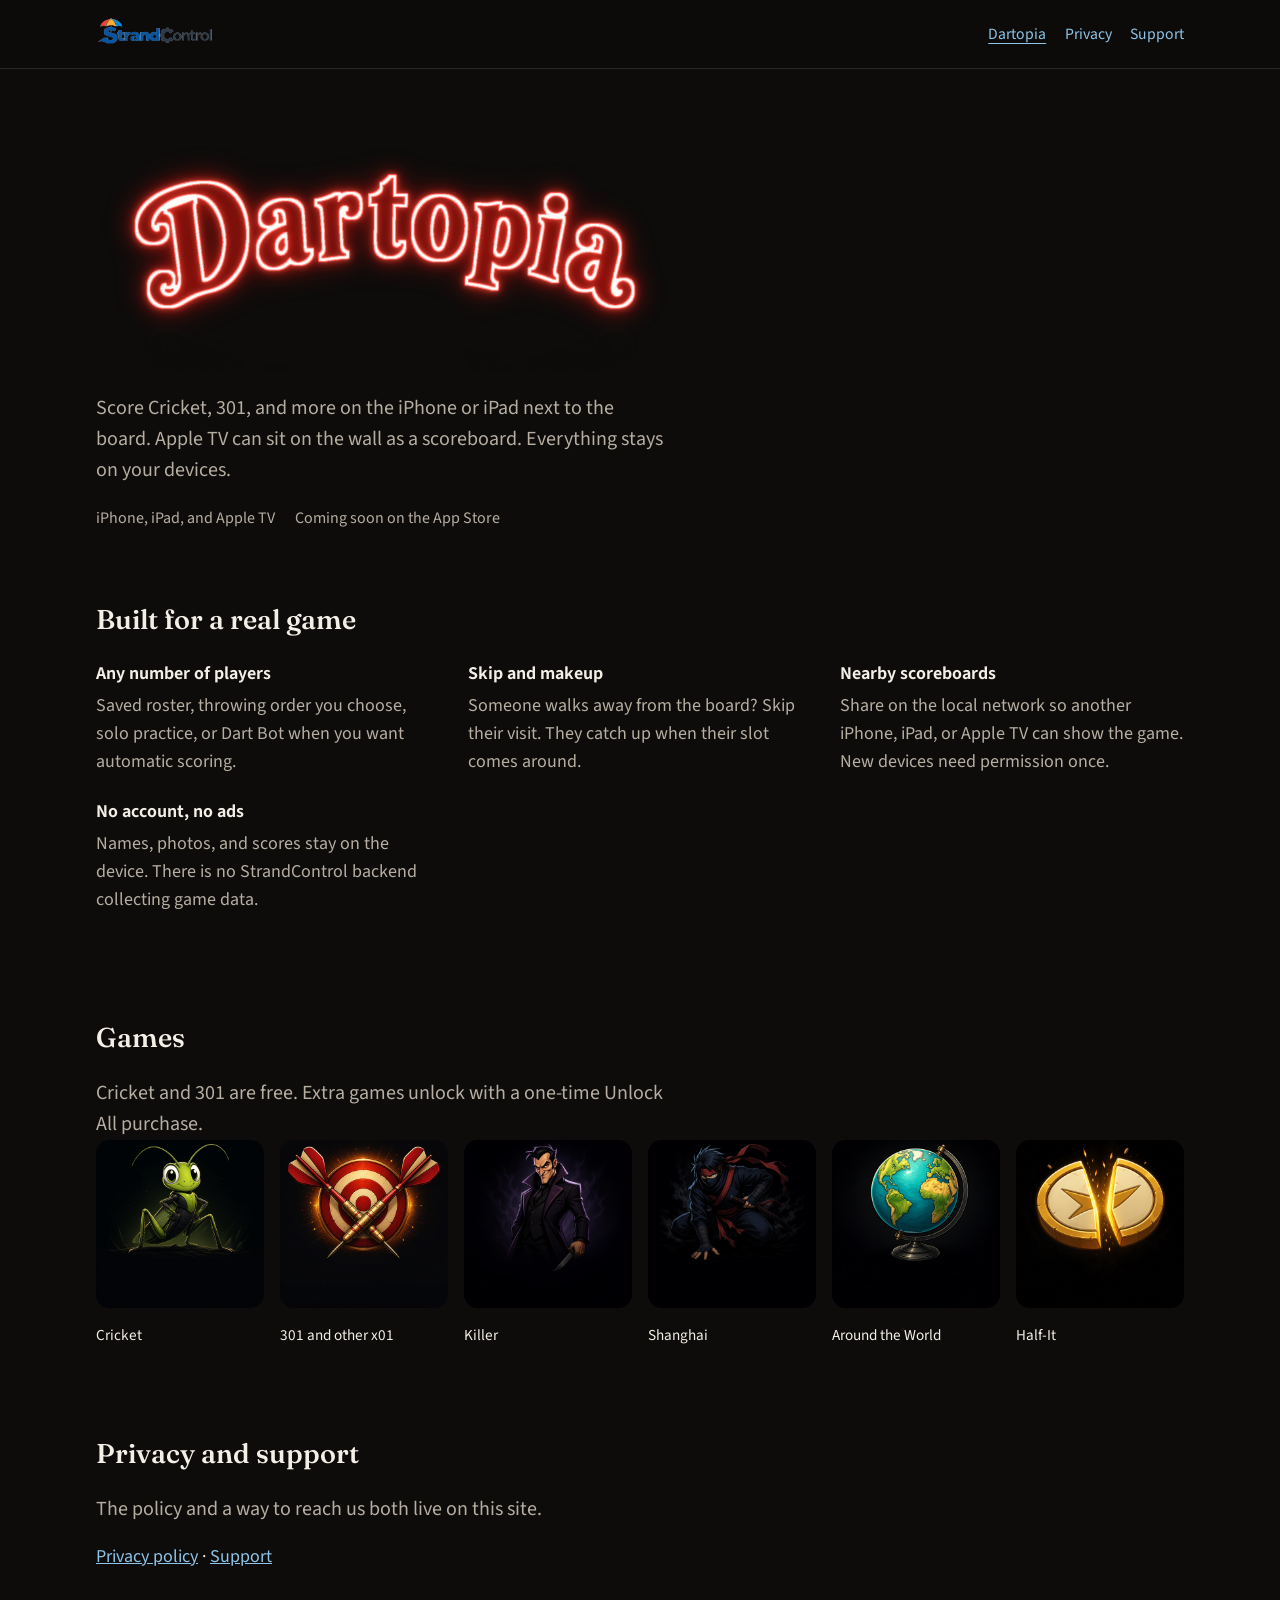
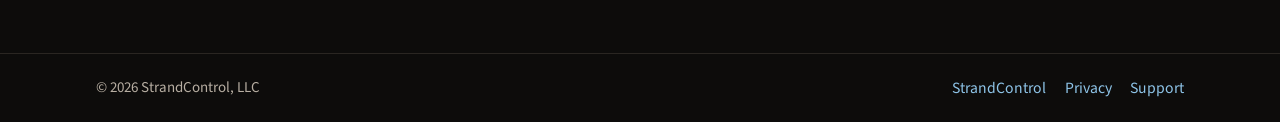
==== dartopia/index.html @ c328fc0c "Add the support form, logo header, and LLC copyright. The form posts through a Cloudflare Function s" ====
<!DOCTYPE html>
<html lang="en">
<head>
  <meta charset="utf-8">
  <meta name="viewport" content="width=device-width, initial-scale=1">
  <title>Dartopia — StrandControl</title>
  <meta name="description" content="Dartopia is a local dart scoring app for Cricket, 301, and extra games. iPhone, iPad, and Apple TV. No account. No ads.">
  <link rel="canonical" href="https://strandcontrol.com/dartopia">
  <link rel="icon" href="/assets/favicon.svg" type="image/svg+xml">
  <link rel="apple-touch-icon" href="/assets/apple-touch-icon.png">
  <link rel="preconnect" href="https://fonts.googleapis.com">
  <link rel="preconnect" href="https://fonts.gstatic.com" crossorigin>
  <link href="https://fonts.googleapis.com/css2?family=Fraunces:opsz,wght@9..144,560&family=Source+Sans+3:wght@400;600;650&display=swap" rel="stylesheet">
  <link rel="stylesheet" href="/assets/styles.css">
</head>
<body class="theme-dart">
  <a class="skip" href="#content">Skip to content</a>
  <header class="site-header">
    <div class="wrap">
      <a class="brand" href="/" aria-label="StrandControl"><img src="/assets/strandcontrol-logo.png" width="800" height="253" alt="StrandControl"></a>
      <nav aria-label="Primary">
        <a href="/dartopia" aria-current="page">Dartopia</a>
        <a href="/privacy">Privacy</a>
        <a href="/support">Support</a>
      </nav>
    </div>
  </header>

  <main id="content">
    <section class="hero">
      <div class="wrap">
        <img class="wordmark" src="/assets/dartopia-wordmark.png" width="900" height="358" alt="Dartopia">
        <p class="lede">Score Cricket, 301, and more on the iPhone or iPad next to the board. Apple TV can sit on the wall as a scoreboard. Everything stays on your devices.</p>
        <p class="meta-row">
          <span>iPhone, iPad, and Apple TV</span>
          <span>Coming soon on the App Store</span>
        </p>
      </div>
    </section>

    <section class="section" aria-labelledby="play-heading">
      <div class="wrap">
        <h2 id="play-heading">Built for a real game</h2>
        <dl class="features">
          <div>
            <dt>Any number of players</dt>
            <dd>Saved roster, throwing order you choose, solo practice, or Dart Bot when you want automatic scoring.</dd>
          </div>
          <div>
            <dt>Skip and makeup</dt>
            <dd>Someone walks away from the board? Skip their visit. They catch up when their slot comes around.</dd>
          </div>
          <div>
            <dt>Nearby scoreboards</dt>
            <dd>Share on the local network so another iPhone, iPad, or Apple TV can show the game. New devices need permission once.</dd>
          </div>
          <div>
            <dt>No account, no ads</dt>
            <dd>Names, photos, and scores stay on the device. There is no StrandControl backend collecting game data.</dd>
          </div>
        </dl>
      </div>
    </section>

    <section class="section" aria-labelledby="games-heading">
      <div class="wrap">
        <h2 id="games-heading">Games</h2>
        <p class="lede">Cricket and 301 are free. Extra games unlock with a one-time Unlock All purchase.</p>
        <div class="games">
          <figure>
            <img src="/assets/games/cricket.jpg" width="320" height="320" alt="">
            <figcaption>Cricket</figcaption>
          </figure>
          <figure>
            <img src="/assets/games/x01.jpg" width="320" height="320" alt="">
            <figcaption>301 and other x01</figcaption>
          </figure>
          <figure>
            <img src="/assets/games/killer.jpg" width="320" height="320" alt="">
            <figcaption>Killer</figcaption>
          </figure>
          <figure>
            <img src="/assets/games/shanghai.jpg" width="320" height="320" alt="">
            <figcaption>Shanghai</figcaption>
          </figure>
          <figure>
            <img src="/assets/games/around-the-world.jpg" width="320" height="320" alt="">
            <figcaption>Around the World</figcaption>
          </figure>
          <figure>
            <img src="/assets/games/half-it.jpg" width="320" height="320" alt="">
            <figcaption>Half-It</figcaption>
          </figure>
        </div>
      </div>
    </section>

    <section class="section">
      <div class="wrap">
        <h2>Privacy and support</h2>
        <p class="lede">The policy and a way to reach us both live on this site.</p>
        <p><a href="/privacy">Privacy policy</a> · <a href="/support">Support</a></p>
      </div>
    </section>
  </main>

  <footer class="site-footer">
    <div class="wrap">
      <small>© 2026 StrandControl, LLC</small>
      <nav aria-label="Footer">
        <a href="/">StrandControl</a>
        <a href="/privacy">Privacy</a>
        <a href="/support">Support</a>
      </nav>
    </div>
  </footer>
</body>
</html>
---- assets/styles.css ----
:root {
  --ink: #1c1914;
  --ink-soft: #4a4338;
  --paper: #f3ece0;
  --paper-2: #e7ddd0;
  --rule: #cbbfae;
  --accent: #1f4d6e;
  --accent-ink: #16384f;
  --neon: #ff5a5a;
  --dart-bg: #0d0c0b;
  --dart-panel: #171513;
  --dart-ink: #f4efe6;
  --dart-muted: #b7aea2;
  --max: 68rem;
  --font-display: "Fraunces", "Iowan Old Style", "Palatino Linotype", Palatino, serif;
  --font-body: "Source Sans 3", "Source Sans Pro", "Helvetica Neue", Helvetica, Arial, sans-serif;
}

*,
*::before,
*::after {
  box-sizing: border-box;
}

html {
  scroll-behavior: smooth;
}

body {
  margin: 0;
  min-height: 100vh;
  color: var(--ink);
  background: var(--paper);
  font-family: var(--font-body);
  font-size: 1.125rem;
  line-height: 1.55;
}

body.theme-dart {
  color: var(--dart-ink);
  background: var(--dart-bg);
}

img {
  max-width: 100%;
  height: auto;
}

a {
  color: var(--accent);
}

.theme-dart a {
  color: #8ec4e8;
}

a:hover {
  color: var(--accent-ink);
}

.theme-dart a:hover {
  color: #d7ecf8;
}

.skip {
  position: absolute;
  left: 0.75rem;
  top: -3rem;
  padding: 0.4rem 0.7rem;
  background: var(--ink);
  color: var(--paper);
  z-index: 10;
}

.skip:focus {
  top: 0.75rem;
}

.wrap {
  width: min(var(--max), calc(100% - 2.5rem));
  margin-inline: auto;
}

.site-header,
.site-footer {
  border-bottom: 1px solid var(--rule);
}

.theme-dart .site-header,
.theme-dart .site-footer {
  border-color: #2a2622;
}

.site-header {
  position: sticky;
  top: 0;
  z-index: 5;
  background: color-mix(in srgb, var(--paper) 92%, transparent);
  backdrop-filter: blur(10px);
}

.theme-dart .site-header {
  background: color-mix(in srgb, var(--dart-bg) 88%, transparent);
}

.site-header .wrap,
.site-footer .wrap {
  display: flex;
  align-items: center;
  justify-content: space-between;
  gap: 1rem;
  min-height: 4.25rem;
}

.brand {
  display: block;
  line-height: 0;
  text-decoration: none;
}

.brand img {
  display: block;
  height: 2.35rem;
  width: auto;
}

nav {
  display: flex;
  flex-wrap: wrap;
  gap: 0.35rem 1.15rem;
}

nav a {
  color: inherit;
  text-decoration: none;
  font-size: 0.98rem;
}

nav a[aria-current="page"] {
  text-decoration: underline;
  text-underline-offset: 0.28em;
}

.hero {
  padding: 4.5rem 0 3rem;
}

.hero h1,
.page-title {
  margin: 0 0 0.85rem;
  font-family: var(--font-display);
  font-size: clamp(2.4rem, 6vw, 4.4rem);
  font-weight: 560;
  line-height: 1.05;
  letter-spacing: -0.03em;
}

.lede {
  max-width: 36rem;
  margin: 0;
  color: var(--ink-soft);
  font-size: 1.25rem;
}

.theme-dart .lede {
  color: var(--dart-muted);
}

.section {
  padding: 1.25rem 0 4rem;
}

main > .section:first-child {
  padding-top: 2.5rem;
}

.section h2 {
  margin: 0 0 1.25rem;
  font-family: var(--font-display);
  font-size: 1.7rem;
  font-weight: 560;
}

.app-card {
  display: grid;
  grid-template-columns: auto 1fr;
  gap: 1.4rem 1.6rem;
  padding: 1.4rem 1.5rem 1.5rem;
  background: var(--paper-2);
  border: 1px solid var(--rule);
  text-decoration: none;
  color: inherit;
}

.app-card:hover {
  color: inherit;
  border-color: var(--ink);
}

.app-card img {
  width: 5.5rem;
  height: 5.5rem;
  border-radius: 1.25rem;
  object-fit: cover;
}

.app-card h2 {
  margin: 0 0 0.35rem;
  font-size: 1.85rem;
}

.app-card p {
  margin: 0 0 0.85rem;
  color: var(--ink-soft);
}

.app-card .go {
  font-weight: 600;
  color: var(--accent);
}

.wordmark {
  display: block;
  width: min(36rem, 100%);
  margin: 0 0 1.4rem;
}

.meta-row {
  display: flex;
  flex-wrap: wrap;
  gap: 0.5rem 1.25rem;
  margin: 1.25rem 0 0;
  color: var(--ink-soft);
  font-size: 1rem;
}

.theme-dart .meta-row {
  color: var(--dart-muted);
}

.features {
  display: grid;
  grid-template-columns: repeat(auto-fit, minmax(16rem, 1fr));
  gap: 1.4rem 1.75rem;
}

.features dt {
  font-weight: 650;
  margin: 0 0 0.25rem;
}

.features dd {
  margin: 0;
  color: var(--ink-soft);
}

.theme-dart .features dd {
  color: var(--dart-muted);
}

.games {
  display: grid;
  grid-template-columns: repeat(auto-fit, minmax(9.5rem, 1fr));
  gap: 1rem;
}

.games figure {
  margin: 0;
}

.games img {
  width: 100%;
  aspect-ratio: 1;
  object-fit: cover;
  border-radius: 0.85rem;
  background: #111;
}

.games figcaption {
  margin-top: 0.45rem;
  font-size: 0.95rem;
}

.policy,
.support {
  padding-bottom: 4rem;
}

.support .lede {
  max-width: none;
}

.policy h1,
.support h1 {
  margin-top: 2.75rem;
}

.policy h2 {
  margin-top: 2rem;
  font-family: var(--font-display);
  font-size: 1.45rem;
}

.policy p,
.policy li {
  max-width: 44rem;
}

.policy table {
  width: 100%;
  border-collapse: collapse;
  margin: 1rem 0 1.5rem;
  font-size: 1rem;
}

.policy th,
.policy td {
  border-bottom: 1px solid var(--rule);
  padding: 0.65rem 0.7rem 0.65rem 0;
  text-align: left;
  vertical-align: top;
}

.note {
  padding: 0.9rem 1rem;
  background: var(--paper-2);
  border-left: 3px solid var(--accent);
}

.contact-form {
  display: flex;
  flex-direction: column;
  gap: 1.25rem;
  width: 100%;
  max-width: none;
  margin-top: 2rem;
}

.contact-form .field {
  display: flex;
  flex-direction: row;
  align-items: center;
  gap: 2rem;
}

.contact-form .field.field-message {
  align-items: flex-start;
}

.contact-form .field label {
  flex: 0 0 8rem;
  margin: 0;
  font-weight: 600;
}

.contact-form .field.field-message label {
  padding-top: 0.9rem;
  align-self: flex-start;
}

.contact-form .field input,
.contact-form .field textarea {
  display: block;
  flex: 1 1 auto;
  width: 100%;
  min-width: 0;
  padding: 0.85rem 1rem;
  border: 1px solid var(--rule);
  border-radius: 0.35rem;
  background: #fff;
  color: var(--ink);
  font-family: inherit;
  font-size: 1.25rem;
  line-height: 1.4;
}

.contact-form input:focus,
.contact-form textarea:focus {
  outline: 2px solid var(--accent);
  outline-offset: 1px;
}

.contact-form textarea {
  resize: vertical;
  min-height: 12rem;
}

.contact-form .field-actions {
  display: flex;
  padding-left: 10rem;
}

.contact-form button {
  flex: 1 1 auto;
  width: 100%;
  min-height: 4.25rem;
  padding: 1.1rem 2rem;
  border: 0;
  border-radius: 0.45rem;
  background: var(--accent);
  color: #fff;
  font-family: inherit;
  font-size: 1.5rem;
  font-weight: 650;
  cursor: pointer;
}

.contact-form button:hover {
  background: var(--accent-ink);
}

.contact-form button:disabled {
  opacity: 0.65;
  cursor: wait;
}

.contact-form .hp {
  position: absolute;
  left: -9999px;
  width: 1px;
  height: 1px;
  overflow: hidden;
}

.form-status {
  min-height: 1.4em;
  margin: 0;
  padding-left: 10rem;
}

.form-status.is-ok {
  color: #1f6b3a;
}

.form-status.is-error {
  color: #9b1c1c;
}

.theme-dart .note {
  background: var(--dart-panel);
  border-left-color: var(--neon);
}

.site-footer {
  border-bottom: 0;
  border-top: 1px solid var(--rule);
  margin-top: auto;
}

.site-footer small {
  color: var(--ink-soft);
}

.theme-dart .site-footer small {
  color: var(--dart-muted);
}

@media (max-width: 640px) {
  .app-card {
    grid-template-columns: 1fr;
  }

  .site-header .wrap,
  .site-footer .wrap {
    align-items: flex-start;
    flex-direction: column;
    padding-block: 0.85rem;
  }

  .contact-form .field,
  .contact-form .field-message {
    flex-direction: column;
    align-items: stretch;
    gap: 0.4rem;
  }

  .contact-form .field label,
  .contact-form .field-message label {
    flex-basis: auto;
    padding-top: 0;
  }

  .contact-form .field-actions,
  .form-status {
    padding-left: 0;
  }

  .contact-form button {
    width: 100%;
  }
}
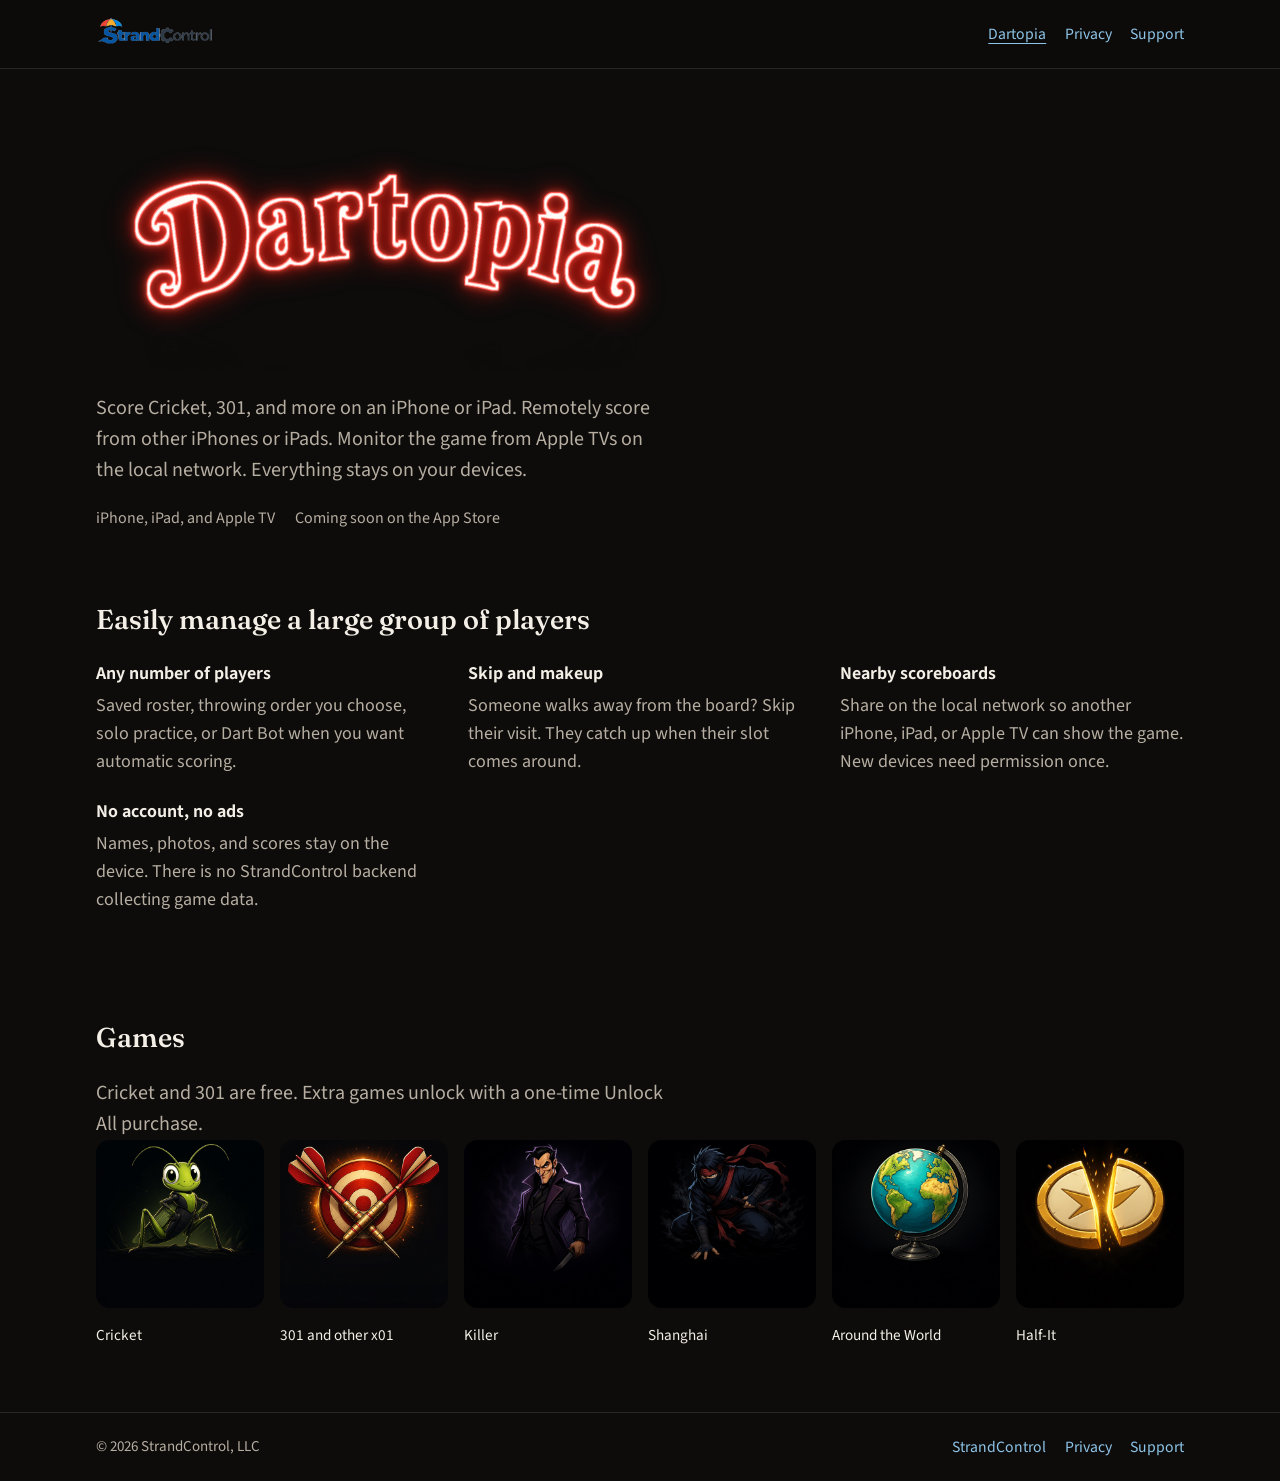
==== commit 4eeffc43: "Add a support topic and optional phone, and update Dartopia copy. The support form can be preselecte" ====
--- a/dartopia/index.html
+++ b/dartopia/index.html
@@ -30,7 +30,7 @@
     <section class="hero">
       <div class="wrap">
         <img class="wordmark" src="/assets/dartopia-wordmark.png" width="900" height="358" alt="Dartopia">
-        <p class="lede">Score Cricket, 301, and more on the iPhone or iPad next to the board. Apple TV can sit on the wall as a scoreboard. Everything stays on your devices.</p>
+        <p class="lede">Score Cricket, 301, and more on an iPhone or iPad. Remotely score from other iPhones or iPads. Monitor the game from Apple TVs on the local network. Everything stays on your devices.</p>
         <p class="meta-row">
           <span>iPhone, iPad, and Apple TV</span>
           <span>Coming soon on the App Store</span>
@@ -40,7 +40,7 @@
 
     <section class="section" aria-labelledby="play-heading">
       <div class="wrap">
-        <h2 id="play-heading">Built for a real game</h2>
+        <h2 id="play-heading">Easily manage a large group of players</h2>
         <dl class="features">
           <div>
             <dt>Any number of players</dt>
@@ -94,14 +94,6 @@
         </div>
       </div>
     </section>
-
-    <section class="section">
-      <div class="wrap">
-        <h2>Privacy and support</h2>
-        <p class="lede">The policy and a way to reach us both live on this site.</p>
-        <p><a href="/privacy">Privacy policy</a> · <a href="/support">Support</a></p>
-      </div>
-    </section>
   </main>
 
   <footer class="site-footer">
--- a/assets/styles.css
+++ b/assets/styles.css
@@ -328,6 +328,8 @@
 }
 
 .contact-form {
+  --field-label: 16rem;
+  --field-gap: 2rem;
   display: flex;
   flex-direction: column;
   gap: 1.25rem;
@@ -340,7 +342,7 @@
   display: flex;
   flex-direction: row;
   align-items: center;
-  gap: 2rem;
+  gap: var(--field-gap);
 }
 
 .contact-form .field.field-message {
@@ -348,7 +350,7 @@
 }
 
 .contact-form .field label {
-  flex: 0 0 8rem;
+  flex: 0 0 var(--field-label);
   margin: 0;
   font-weight: 600;
 }
@@ -359,7 +361,8 @@
 }
 
 .contact-form .field input,
-.contact-form .field textarea {
+.contact-form .field textarea,
+.contact-form .field select {
   display: block;
   flex: 1 1 auto;
   width: 100%;
@@ -375,7 +378,8 @@
 }
 
 .contact-form input:focus,
-.contact-form textarea:focus {
+.contact-form textarea:focus,
+.contact-form select:focus {
   outline: 2px solid var(--accent);
   outline-offset: 1px;
 }
@@ -387,7 +391,7 @@
 
 .contact-form .field-actions {
   display: flex;
-  padding-left: 10rem;
+  padding-left: calc(var(--field-label) + var(--field-gap));
 }
 
 .contact-form button {
@@ -425,7 +429,7 @@
 .form-status {
   min-height: 1.4em;
   margin: 0;
-  padding-left: 10rem;
+  padding-left: calc(var(--field-label) + var(--field-gap));
 }
 
 .form-status.is-ok {
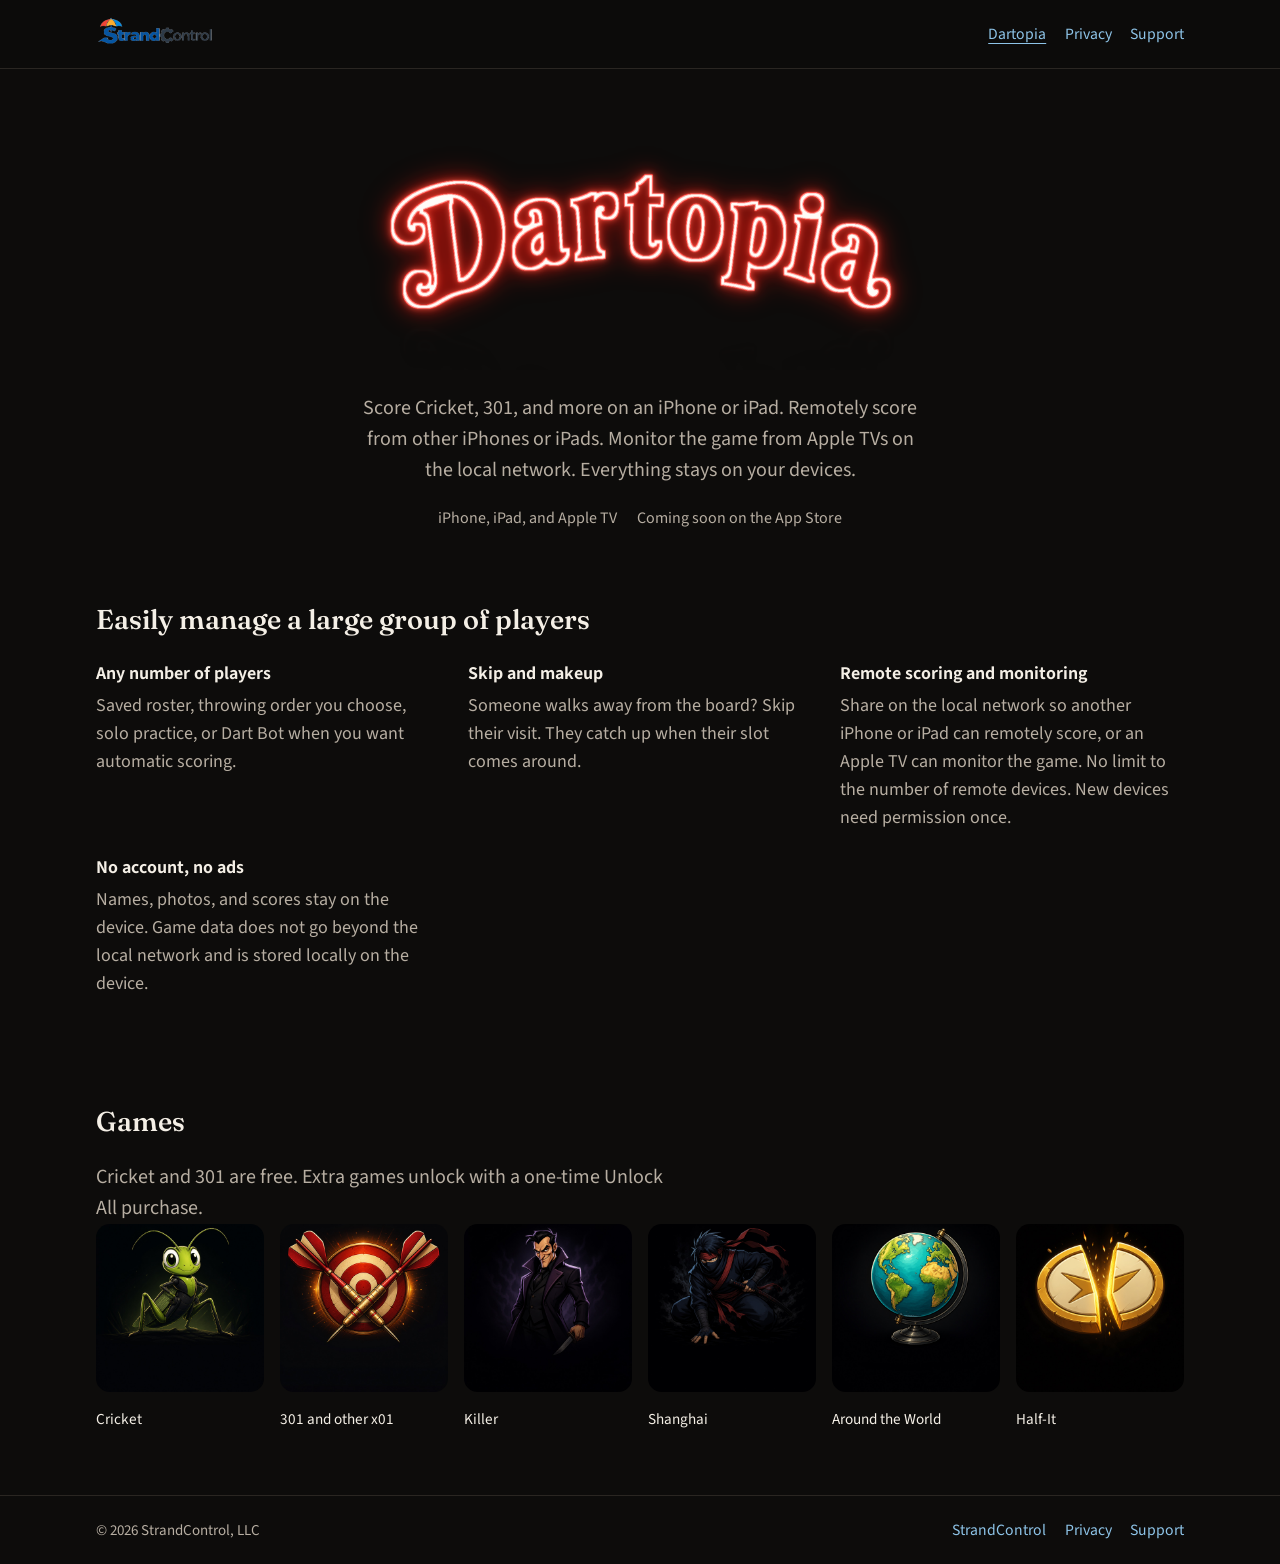
==== commit e99e7e60: "Replace contact emails with the support form, and add Turnstile. The privacy policy now links to the" ====
--- a/dartopia/index.html
+++ b/dartopia/index.html
@@ -51,12 +51,12 @@
             <dd>Someone walks away from the board? Skip their visit. They catch up when their slot comes around.</dd>
           </div>
           <div>
-            <dt>Nearby scoreboards</dt>
-            <dd>Share on the local network so another iPhone, iPad, or Apple TV can show the game. New devices need permission once.</dd>
+            <dt>Remote scoring and monitoring</dt>
+            <dd>Share on the local network so another iPhone or iPad can remotely score, or an Apple TV can monitor the game. No limit to the number of remote devices. New devices need permission once.</dd>
           </div>
           <div>
             <dt>No account, no ads</dt>
-            <dd>Names, photos, and scores stay on the device. There is no StrandControl backend collecting game data.</dd>
+            <dd>Names, photos, and scores stay on the device. Game data does not go beyond the local network and is stored locally on the device.</dd>
           </div>
         </dl>
       </div>
--- a/assets/styles.css
+++ b/assets/styles.css
@@ -145,6 +145,22 @@
   padding: 4.5rem 0 3rem;
 }
 
+.hero .wrap {
+  display: flex;
+  flex-direction: column;
+  align-items: center;
+  text-align: center;
+}
+
+.hero .wordmark,
+.hero .lede {
+  margin-inline: auto;
+}
+
+.hero .meta-row {
+  justify-content: center;
+}
+
 .hero h1,
 .page-title {
   margin: 0 0 0.85rem;
@@ -328,7 +344,7 @@
 }
 
 .contact-form {
-  --field-label: 16rem;
+  --field-label: 17.5rem;
   --field-gap: 2rem;
   display: flex;
   flex-direction: column;
@@ -389,9 +405,14 @@
   min-height: 12rem;
 }
 
+.turnstile-row,
 .contact-form .field-actions {
   display: flex;
   padding-left: calc(var(--field-label) + var(--field-gap));
+}
+
+.turnstile-row {
+  min-height: 65px;
 }
 
 .contact-form button {
@@ -484,6 +505,7 @@
     padding-top: 0;
   }
 
+  .turnstile-row,
   .contact-form .field-actions,
   .form-status {
     padding-left: 0;
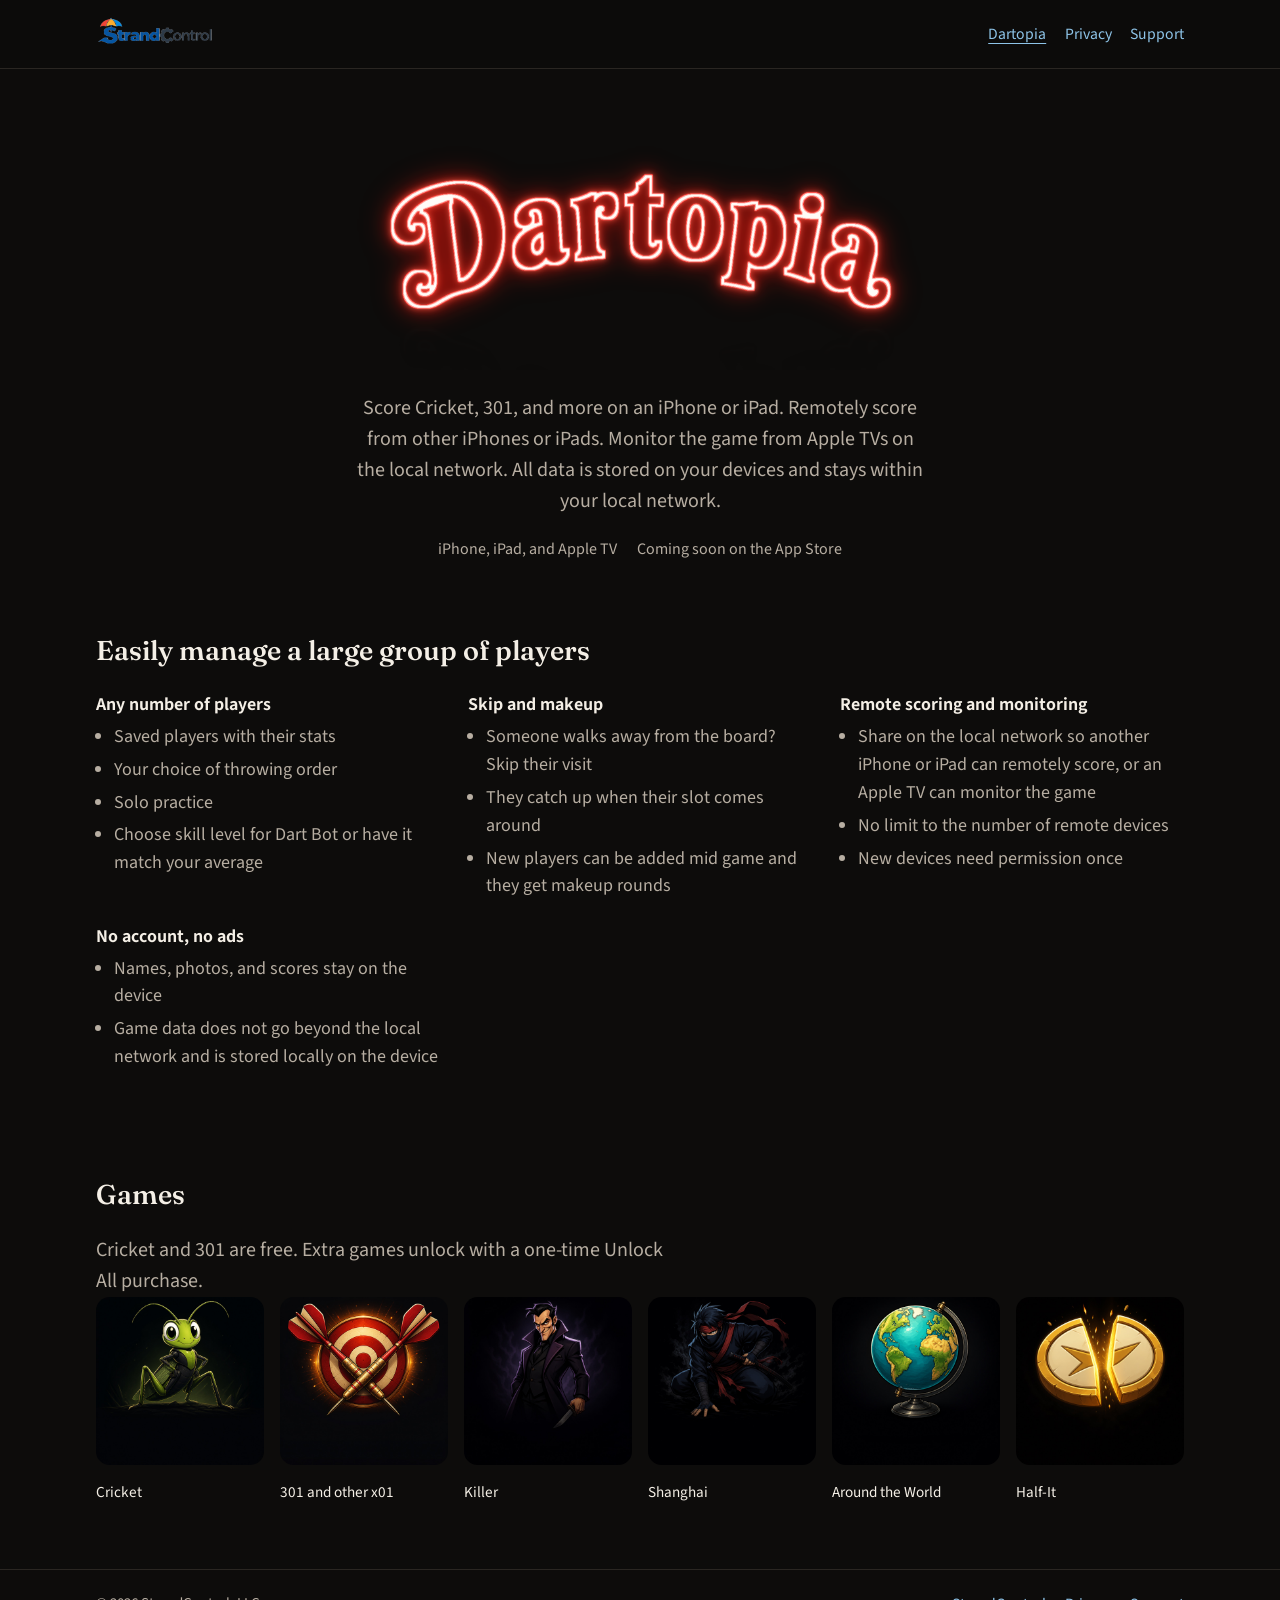
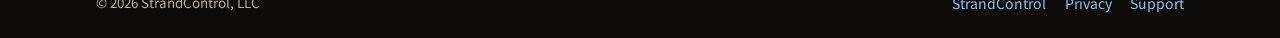
==== commit 447e93e8: "Clarify the Dartopia page before translation. Drop the extra home-page link, say that data stays on " ====
--- a/dartopia/index.html
+++ b/dartopia/index.html
@@ -30,7 +30,7 @@
     <section class="hero">
       <div class="wrap">
         <img class="wordmark" src="/assets/dartopia-wordmark.png" width="900" height="358" alt="Dartopia">
-        <p class="lede">Score Cricket, 301, and more on an iPhone or iPad. Remotely score from other iPhones or iPads. Monitor the game from Apple TVs on the local network. Everything stays on your devices.</p>
+        <p class="lede">Score Cricket, 301, and more on an iPhone or iPad. Remotely score from other iPhones or iPads. Monitor the game from Apple TVs on the local network. All data is stored on your devices and stays within your local network.</p>
         <p class="meta-row">
           <span>iPhone, iPad, and Apple TV</span>
           <span>Coming soon on the App Store</span>
@@ -44,19 +44,43 @@
         <dl class="features">
           <div>
             <dt>Any number of players</dt>
-            <dd>Saved roster, throwing order you choose, solo practice, or Dart Bot when you want automatic scoring.</dd>
+            <dd>
+              <ul>
+                <li>Saved players with their stats</li>
+                <li>Your choice of throwing order</li>
+                <li>Solo practice</li>
+                <li>Choose skill level for Dart Bot or have it match your average</li>
+              </ul>
+            </dd>
           </div>
           <div>
             <dt>Skip and makeup</dt>
-            <dd>Someone walks away from the board? Skip their visit. They catch up when their slot comes around.</dd>
+            <dd>
+              <ul>
+                <li>Someone walks away from the board? Skip their visit</li>
+                <li>They catch up when their slot comes around</li>
+                <li>New players can be added mid game and they get makeup rounds</li>
+              </ul>
+            </dd>
           </div>
           <div>
             <dt>Remote scoring and monitoring</dt>
-            <dd>Share on the local network so another iPhone or iPad can remotely score, or an Apple TV can monitor the game. No limit to the number of remote devices. New devices need permission once.</dd>
+            <dd>
+              <ul>
+                <li>Share on the local network so another iPhone or iPad can remotely score, or an Apple TV can monitor the game</li>
+                <li>No limit to the number of remote devices</li>
+                <li>New devices need permission once</li>
+              </ul>
+            </dd>
           </div>
           <div>
             <dt>No account, no ads</dt>
-            <dd>Names, photos, and scores stay on the device. Game data does not go beyond the local network and is stored locally on the device.</dd>
+            <dd>
+              <ul>
+                <li>Names, photos, and scores stay on the device</li>
+                <li>Game data does not go beyond the local network and is stored locally on the device</li>
+              </ul>
+            </dd>
           </div>
         </dl>
       </div>
--- a/assets/styles.css
+++ b/assets/styles.css
@@ -226,13 +226,8 @@
 }
 
 .app-card p {
-  margin: 0 0 0.85rem;
-  color: var(--ink-soft);
-}
-
-.app-card .go {
-  font-weight: 600;
-  color: var(--accent);
+  margin: 0;
+  color: var(--ink-soft);
 }
 
 .wordmark {
@@ -268,6 +263,15 @@
 .features dd {
   margin: 0;
   color: var(--ink-soft);
+}
+
+.features dd ul {
+  margin: 0.2rem 0 0;
+  padding-left: 1.15rem;
+}
+
+.features dd li + li {
+  margin-top: 0.3rem;
 }
 
 .theme-dart .features dd {
@@ -297,13 +301,22 @@
   font-size: 0.95rem;
 }
 
-.policy,
+.policy {
+  padding-bottom: 4rem;
+}
+
 .support {
-  padding-bottom: 4rem;
+  padding-bottom: 1.25rem;
 }
 
 .support .lede {
   max-width: none;
+}
+
+.privacy-note {
+  margin: 1rem 0 0;
+  color: var(--ink-soft);
+  font-style: italic;
 }
 
 .policy h1,
@@ -361,8 +374,13 @@
   gap: var(--field-gap);
 }
 
-.contact-form .field.field-message {
+.contact-form .field.field-message,
+.contact-form .field.field-attachment {
   align-items: flex-start;
+}
+
+.contact-form .field.field-attachment[hidden] {
+  display: none;
 }
 
 .contact-form .field label {
@@ -371,9 +389,92 @@
   font-weight: 600;
 }
 
-.contact-form .field.field-message label {
+.contact-form .field.field-message label,
+.contact-form .field.field-attachment label {
   padding-top: 0.9rem;
   align-self: flex-start;
+}
+
+.contact-form .field-control {
+  flex: 1 1 auto;
+  min-width: 0;
+}
+
+.contact-form .field-hint {
+  margin: 0.45rem 0 0;
+  color: var(--ink-soft);
+  font-size: 0.98rem;
+}
+
+.contact-form .field input[type="file"] {
+  color: transparent;
+}
+
+.contact-form input[type="file"]::file-selector-button {
+  color: var(--ink);
+}
+
+.contact-form .field input[type="file"]:disabled {
+  cursor: not-allowed;
+}
+
+.contact-form input[type="file"]:disabled::file-selector-button {
+  color: var(--ink-soft);
+  cursor: not-allowed;
+  opacity: 0.55;
+}
+
+.attachment-list {
+  list-style: none;
+  margin: 0.55rem 0 0;
+  padding: 0;
+  display: flex;
+  flex-direction: column;
+  gap: 0.3rem;
+}
+
+.attachment-list[hidden] {
+  display: none;
+}
+
+.attachment-list li {
+  display: flex;
+  align-items: center;
+  gap: 0.35rem;
+  min-width: 0;
+}
+
+.attachment-list li span {
+  min-width: 0;
+  overflow: hidden;
+  text-overflow: ellipsis;
+  white-space: nowrap;
+}
+
+.contact-form .attachment-remove {
+  flex: 0 0 auto;
+  width: 1.75rem;
+  height: 1.75rem;
+  min-height: 0;
+  padding: 0;
+  border: 0;
+  border-radius: 0.3rem;
+  background: transparent;
+  color: var(--ink-soft);
+  font-size: 1.35rem;
+  font-weight: 400;
+  line-height: 1;
+  cursor: pointer;
+}
+
+.contact-form .attachment-remove:hover {
+  background: var(--paper-2);
+  color: var(--ink);
+}
+
+.contact-form .attachment-remove:focus-visible {
+  outline: 2px solid var(--accent);
+  outline-offset: 1px;
 }
 
 .contact-form .field input,
@@ -411,8 +512,11 @@
   padding-left: calc(var(--field-label) + var(--field-gap));
 }
 
-.turnstile-row {
-  min-height: 65px;
+/* Body line-height was adding a strut under the 65px widget. */
+.turnstile-row,
+#support-turnstile,
+#support-turnstile > div {
+  line-height: 0;
 }
 
 .contact-form button {
@@ -448,9 +552,12 @@
 }
 
 .form-status {
-  min-height: 1.4em;
   margin: 0;
   padding-left: calc(var(--field-label) + var(--field-gap));
+}
+
+.form-status:empty {
+  display: none;
 }
 
 .form-status.is-ok {
@@ -493,14 +600,16 @@
   }
 
   .contact-form .field,
-  .contact-form .field-message {
+  .contact-form .field-message,
+  .contact-form .field-attachment {
     flex-direction: column;
     align-items: stretch;
     gap: 0.4rem;
   }
 
   .contact-form .field label,
-  .contact-form .field-message label {
+  .contact-form .field-message label,
+  .contact-form .field-attachment label {
     flex-basis: auto;
     padding-top: 0;
   }
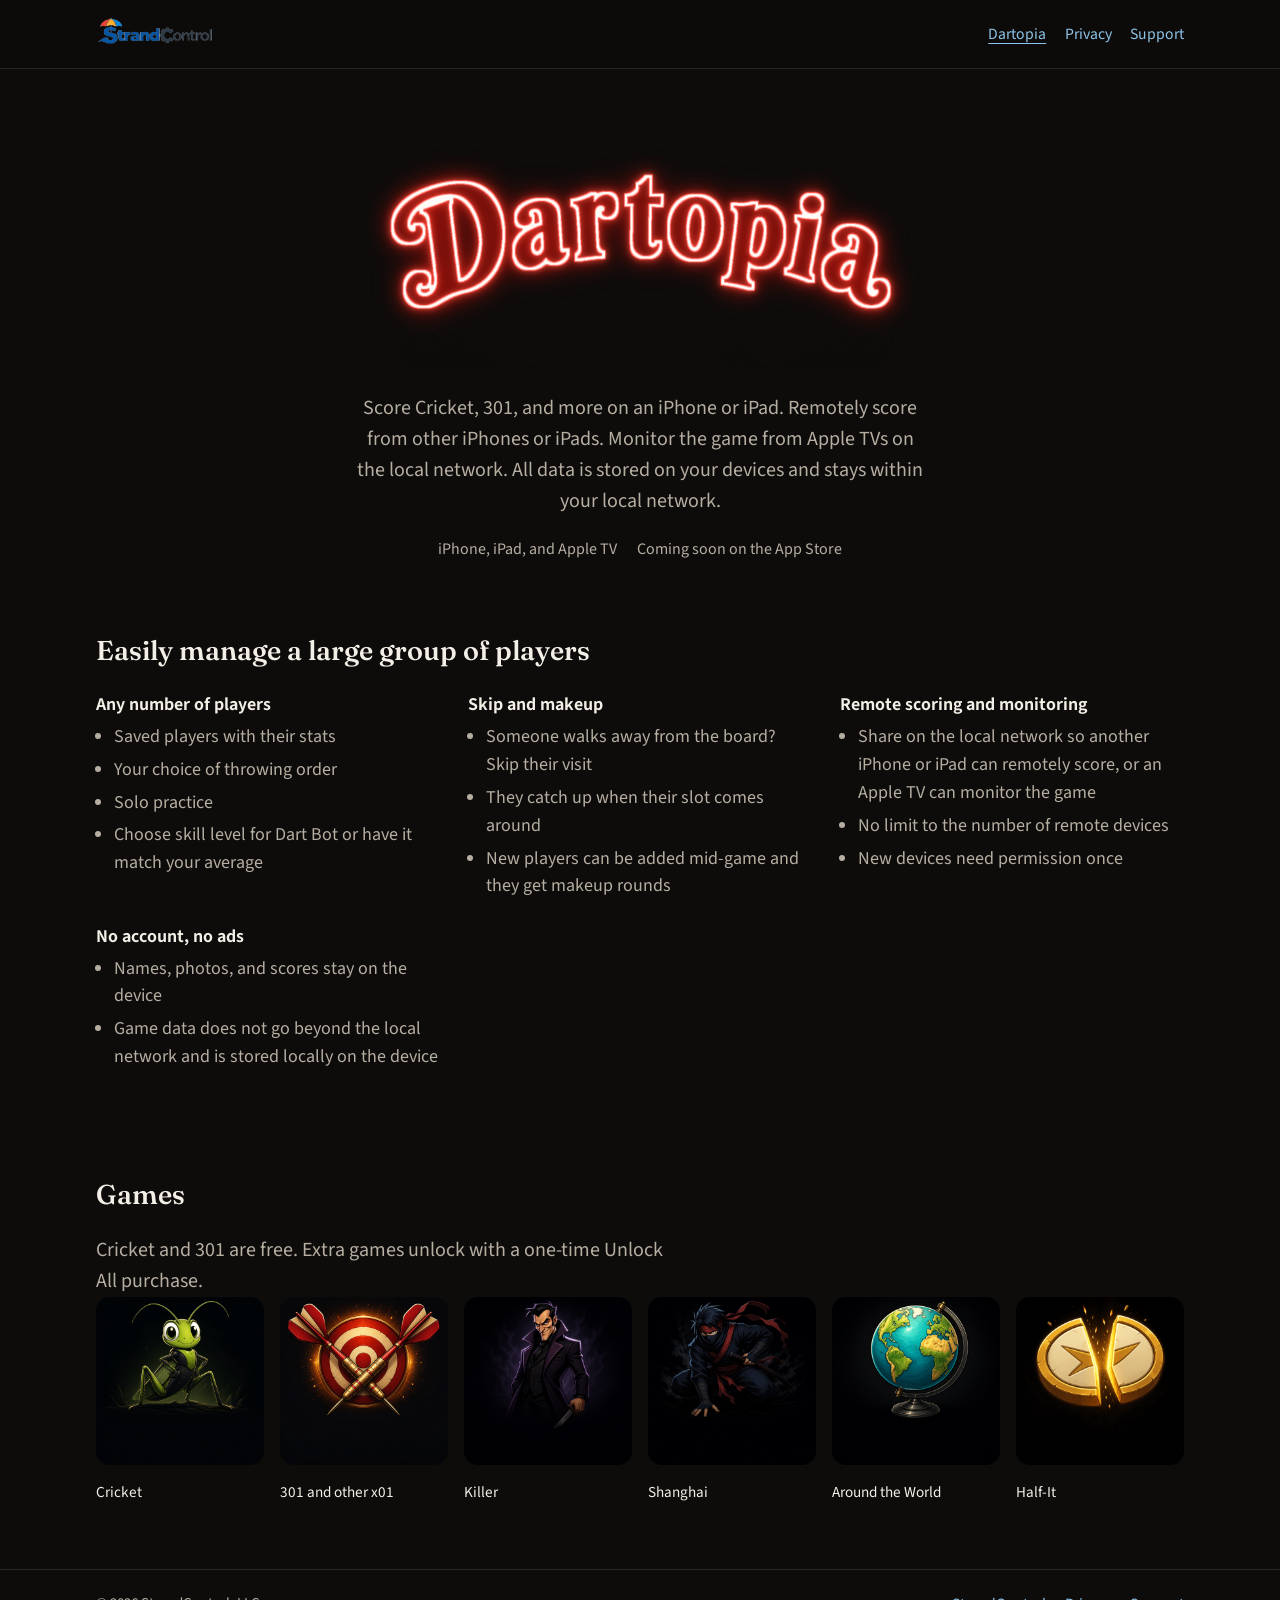
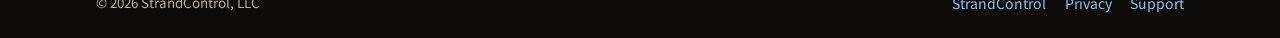
==== commit 55519ff9: "Hyphenate mid-game in the makeup rounds bullet. Co-authored-by: Cursor <cursoragent@cursor.com>" ====
--- a/dartopia/index.html
+++ b/dartopia/index.html
@@ -59,7 +59,7 @@
               <ul>
                 <li>Someone walks away from the board? Skip their visit</li>
                 <li>They catch up when their slot comes around</li>
-                <li>New players can be added mid game and they get makeup rounds</li>
+                <li>New players can be added mid-game and they get makeup rounds</li>
               </ul>
             </dd>
           </div>
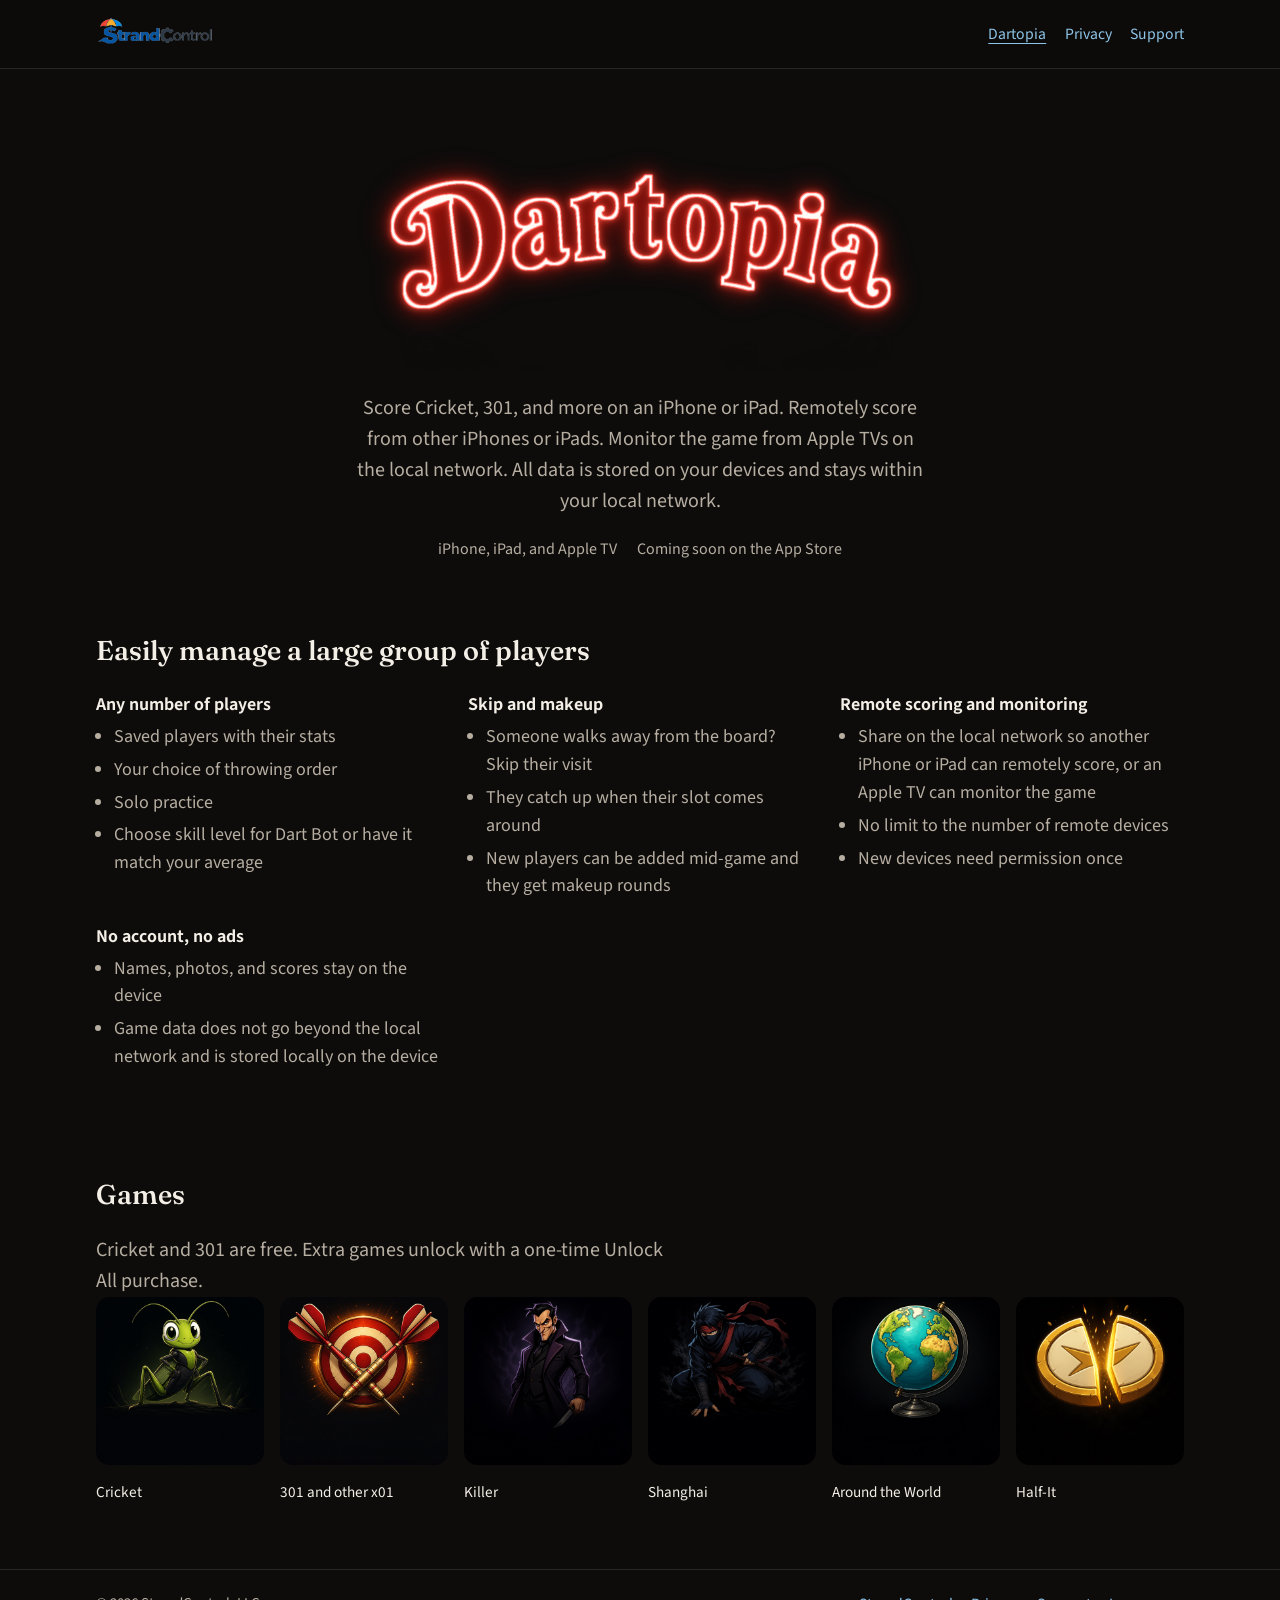
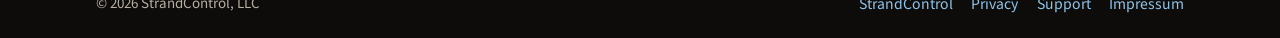
==== commit 29ff6ba5: "Add a German Impressum and keep the official privacy policy in English. Self-host the fonts and use " ====
--- a/dartopia/index.html
+++ b/dartopia/index.html
@@ -3,25 +3,23 @@
 <head>
   <meta charset="utf-8">
   <meta name="viewport" content="width=device-width, initial-scale=1">
-  <title>Dartopia — StrandControl</title>
-  <meta name="description" content="Dartopia is a local dart scoring app for Cricket, 301, and extra games. iPhone, iPad, and Apple TV. No account. No ads.">
+  <title data-i18n="dartopia.title">Dartopia — StrandControl</title>
+  <meta name="description" data-i18n-content="dartopia.description" content="Dartopia is a local dart scoring app for Cricket, 301, and extra games. iPhone, iPad, and Apple TV. No account. No ads.">
   <link rel="canonical" href="https://strandcontrol.com/dartopia">
   <link rel="icon" href="/assets/favicon.svg" type="image/svg+xml">
+  <link rel="icon" href="/assets/favicon.png" type="image/png" sizes="512x512">
   <link rel="apple-touch-icon" href="/assets/apple-touch-icon.png">
-  <link rel="preconnect" href="https://fonts.googleapis.com">
-  <link rel="preconnect" href="https://fonts.gstatic.com" crossorigin>
-  <link href="https://fonts.googleapis.com/css2?family=Fraunces:opsz,wght@9..144,560&family=Source+Sans+3:wght@400;600;650&display=swap" rel="stylesheet">
   <link rel="stylesheet" href="/assets/styles.css">
 </head>
 <body class="theme-dart">
-  <a class="skip" href="#content">Skip to content</a>
+  <a class="skip" href="#content" data-i18n="nav.skip">Skip to content</a>
   <header class="site-header">
     <div class="wrap">
       <a class="brand" href="/" aria-label="StrandControl"><img src="/assets/strandcontrol-logo.png" width="800" height="253" alt="StrandControl"></a>
-      <nav aria-label="Primary">
+      <nav aria-label="Primary" data-i18n-aria="nav.primary">
         <a href="/dartopia" aria-current="page">Dartopia</a>
-        <a href="/privacy">Privacy</a>
-        <a href="/support">Support</a>
+        <a href="/privacy" data-i18n="nav.privacy">Privacy</a>
+        <a href="/support" data-i18n="nav.support">Support</a>
       </nav>
     </div>
   </header>
@@ -30,55 +28,55 @@
     <section class="hero">
       <div class="wrap">
         <img class="wordmark" src="/assets/dartopia-wordmark.png" width="900" height="358" alt="Dartopia">
-        <p class="lede">Score Cricket, 301, and more on an iPhone or iPad. Remotely score from other iPhones or iPads. Monitor the game from Apple TVs on the local network. All data is stored on your devices and stays within your local network.</p>
+        <p class="lede" data-i18n="dartopia.lede">Score Cricket, 301, and more on an iPhone or iPad. Remotely score from other iPhones or iPads. Monitor the game from Apple TVs on the local network. All data is stored on your devices and stays within your local network.</p>
         <p class="meta-row">
-          <span>iPhone, iPad, and Apple TV</span>
-          <span>Coming soon on the App Store</span>
+          <span data-i18n="dartopia.devices">iPhone, iPad, and Apple TV</span>
+          <span data-i18n="dartopia.soon">Coming soon on the App Store</span>
         </p>
       </div>
     </section>
 
     <section class="section" aria-labelledby="play-heading">
       <div class="wrap">
-        <h2 id="play-heading">Easily manage a large group of players</h2>
+        <h2 id="play-heading" data-i18n="dartopia.manage">Easily manage a large group of players</h2>
         <dl class="features">
           <div>
-            <dt>Any number of players</dt>
+            <dt data-i18n="dartopia.any">Any number of players</dt>
             <dd>
               <ul>
-                <li>Saved players with their stats</li>
-                <li>Your choice of throwing order</li>
-                <li>Solo practice</li>
-                <li>Choose skill level for Dart Bot or have it match your average</li>
+                <li data-i18n="dartopia.saved">Saved players with their stats</li>
+                <li data-i18n="dartopia.order">Your choice of throwing order</li>
+                <li data-i18n="dartopia.solo">Solo practice</li>
+                <li data-i18n="dartopia.bot">Choose skill level for Dart Bot or have it match your average</li>
               </ul>
             </dd>
           </div>
           <div>
-            <dt>Skip and makeup</dt>
+            <dt data-i18n="dartopia.skip">Skip and makeup</dt>
             <dd>
               <ul>
-                <li>Someone walks away from the board? Skip their visit</li>
-                <li>They catch up when their slot comes around</li>
-                <li>New players can be added mid-game and they get makeup rounds</li>
+                <li data-i18n="dartopia.skipAway">Someone walks away from the board? Skip their visit</li>
+                <li data-i18n="dartopia.skipCatch">They catch up when their slot comes around</li>
+                <li data-i18n="dartopia.skipJoin">New players can be added mid-game and they get makeup rounds</li>
               </ul>
             </dd>
           </div>
           <div>
-            <dt>Remote scoring and monitoring</dt>
+            <dt data-i18n="dartopia.remote">Remote scoring and monitoring</dt>
             <dd>
               <ul>
-                <li>Share on the local network so another iPhone or iPad can remotely score, or an Apple TV can monitor the game</li>
-                <li>No limit to the number of remote devices</li>
-                <li>New devices need permission once</li>
+                <li data-i18n="dartopia.remoteShare">Share on the local network so another iPhone or iPad can remotely score, or an Apple TV can monitor the game</li>
+                <li data-i18n="dartopia.remoteLimit">No limit to the number of remote devices</li>
+                <li data-i18n="dartopia.remoteOnce">New devices need permission once</li>
               </ul>
             </dd>
           </div>
           <div>
-            <dt>No account, no ads</dt>
+            <dt data-i18n="dartopia.account">No account, no ads</dt>
             <dd>
               <ul>
-                <li>Names, photos, and scores stay on the device</li>
-                <li>Game data does not go beyond the local network and is stored locally on the device</li>
+                <li data-i18n="dartopia.accountNames">Names, photos, and scores stay on the device</li>
+                <li data-i18n="dartopia.accountData">Game data does not go beyond the local network and is stored locally on the device</li>
               </ul>
             </dd>
           </div>
@@ -88,8 +86,8 @@
 
     <section class="section" aria-labelledby="games-heading">
       <div class="wrap">
-        <h2 id="games-heading">Games</h2>
-        <p class="lede">Cricket and 301 are free. Extra games unlock with a one-time Unlock All purchase.</p>
+        <h2 id="games-heading" data-i18n="dartopia.games">Games</h2>
+        <p class="lede" data-i18n="dartopia.gamesLede">Cricket and 301 are free. Extra games unlock with a one-time Unlock All purchase.</p>
         <div class="games">
           <figure>
             <img src="/assets/games/cricket.jpg" width="320" height="320" alt="">
@@ -97,7 +95,7 @@
           </figure>
           <figure>
             <img src="/assets/games/x01.jpg" width="320" height="320" alt="">
-            <figcaption>301 and other x01</figcaption>
+            <figcaption data-i18n="dartopia.x01">301 and other x01</figcaption>
           </figure>
           <figure>
             <img src="/assets/games/killer.jpg" width="320" height="320" alt="">
@@ -109,11 +107,11 @@
           </figure>
           <figure>
             <img src="/assets/games/around-the-world.jpg" width="320" height="320" alt="">
-            <figcaption>Around the World</figcaption>
+            <figcaption data-i18n="dartopia.around">Around the World</figcaption>
           </figure>
           <figure>
             <img src="/assets/games/half-it.jpg" width="320" height="320" alt="">
-            <figcaption>Half-It</figcaption>
+            <figcaption data-i18n="dartopia.half">Half-It</figcaption>
           </figure>
         </div>
       </div>
@@ -123,10 +121,11 @@
   <footer class="site-footer">
     <div class="wrap">
       <small>© 2026 StrandControl, LLC</small>
-      <nav aria-label="Footer">
+      <nav aria-label="Footer" data-i18n-aria="nav.footer">
         <a href="/">StrandControl</a>
-        <a href="/privacy">Privacy</a>
-        <a href="/support">Support</a>
+        <a href="/privacy" data-i18n="nav.privacy">Privacy</a>
+        <a href="/support" data-i18n="nav.support">Support</a>
+        <a href="/impressum">Impressum</a>
       </nav>
     </div>
   </footer>
--- a/assets/styles.css
+++ b/assets/styles.css
@@ -1,3 +1,54 @@
+/* Self-hosted so a page view does not send the visitor's IP address to Google.
+   Licenses: assets/fonts/fraunces-OFL.txt and assets/fonts/source-sans-3-OFL.txt. */
+@font-face {
+  font-family: "Fraunces";
+  font-style: normal;
+  font-weight: 100 900;
+  font-display: swap;
+  src: url("/assets/fonts/fraunces-latin-ext-full-normal.woff2") format("woff2");
+  unicode-range: U+0100-02BA, U+02BD-02C5, U+02C7-02CC, U+02CE-02D7, U+02DD-02FF, U+0304, U+0308, U+0329, U+1D00-1DBF, U+1E00-1E9F, U+1EF2-1EFF, U+2020, U+20A0-20AB, U+20AD-20C4, U+2113, U+2C60-2C7F, U+A720-A7FF;
+}
+@font-face {
+  font-family: "Fraunces";
+  font-style: normal;
+  font-weight: 100 900;
+  font-display: swap;
+  src: url("/assets/fonts/fraunces-latin-full-normal.woff2") format("woff2");
+  unicode-range: U+0000-00FF, U+0131, U+0152-0153, U+02BB-02BC, U+02C6, U+02DA, U+02DC, U+0304, U+0308, U+0329, U+2000-206F, U+20AC, U+2122, U+2191, U+2193, U+2212, U+2215, U+FEFF, U+FFFD;
+}
+@font-face {
+  font-family: "Source Sans 3";
+  font-style: normal;
+  font-weight: 200 900;
+  font-display: swap;
+  src: url("/assets/fonts/source-sans-3-latin-ext.woff2") format("woff2");
+  unicode-range: U+0100-02BA, U+02BD-02C5, U+02C7-02CC, U+02CE-02D7, U+02DD-02FF, U+0304, U+0308, U+0329, U+1D00-1DBF, U+1E00-1E9F, U+1EF2-1EFF, U+2020, U+20A0-20AB, U+20AD-20C4, U+2113, U+2C60-2C7F, U+A720-A7FF;
+}
+@font-face {
+  font-family: "Source Sans 3";
+  font-style: normal;
+  font-weight: 200 900;
+  font-display: swap;
+  src: url("/assets/fonts/source-sans-3-latin.woff2") format("woff2");
+  unicode-range: U+0000-00FF, U+0131, U+0152-0153, U+02BB-02BC, U+02C6, U+02DA, U+02DC, U+0304, U+0308, U+0329, U+2000-206F, U+20AC, U+2122, U+2191, U+2193, U+2212, U+2215, U+FEFF, U+FFFD;
+}
+@font-face {
+  font-family: "Source Sans 3";
+  font-style: italic;
+  font-weight: 200 900;
+  font-display: swap;
+  src: url("/assets/fonts/source-sans-3-latin-ext-italic.woff2") format("woff2");
+  unicode-range: U+0100-02BA, U+02BD-02C5, U+02C7-02CC, U+02CE-02D7, U+02DD-02FF, U+0304, U+0308, U+0329, U+1D00-1DBF, U+1E00-1E9F, U+1EF2-1EFF, U+2020, U+20A0-20AB, U+20AD-20C4, U+2113, U+2C60-2C7F, U+A720-A7FF;
+}
+@font-face {
+  font-family: "Source Sans 3";
+  font-style: italic;
+  font-weight: 200 900;
+  font-display: swap;
+  src: url("/assets/fonts/source-sans-3-latin-italic.woff2") format("woff2");
+  unicode-range: U+0000-00FF, U+0131, U+0152-0153, U+02BB-02BC, U+02C6, U+02DA, U+02DC, U+0304, U+0308, U+0329, U+2000-206F, U+20AC, U+2122, U+2191, U+2193, U+2212, U+2215, U+FEFF, U+FFFD;
+}
+
 :root {
   --ink: #1c1914;
   --ink-soft: #4a4338;
@@ -356,6 +407,14 @@
   border-left: 3px solid var(--accent);
 }
 
+.policy-official {
+  margin: 2.75rem 0 1.25rem;
+}
+
+.policy-official + .page-title {
+  margin-top: 0;
+}
+
 .contact-form {
   --field-label: 17.5rem;
   --field-gap: 2rem;
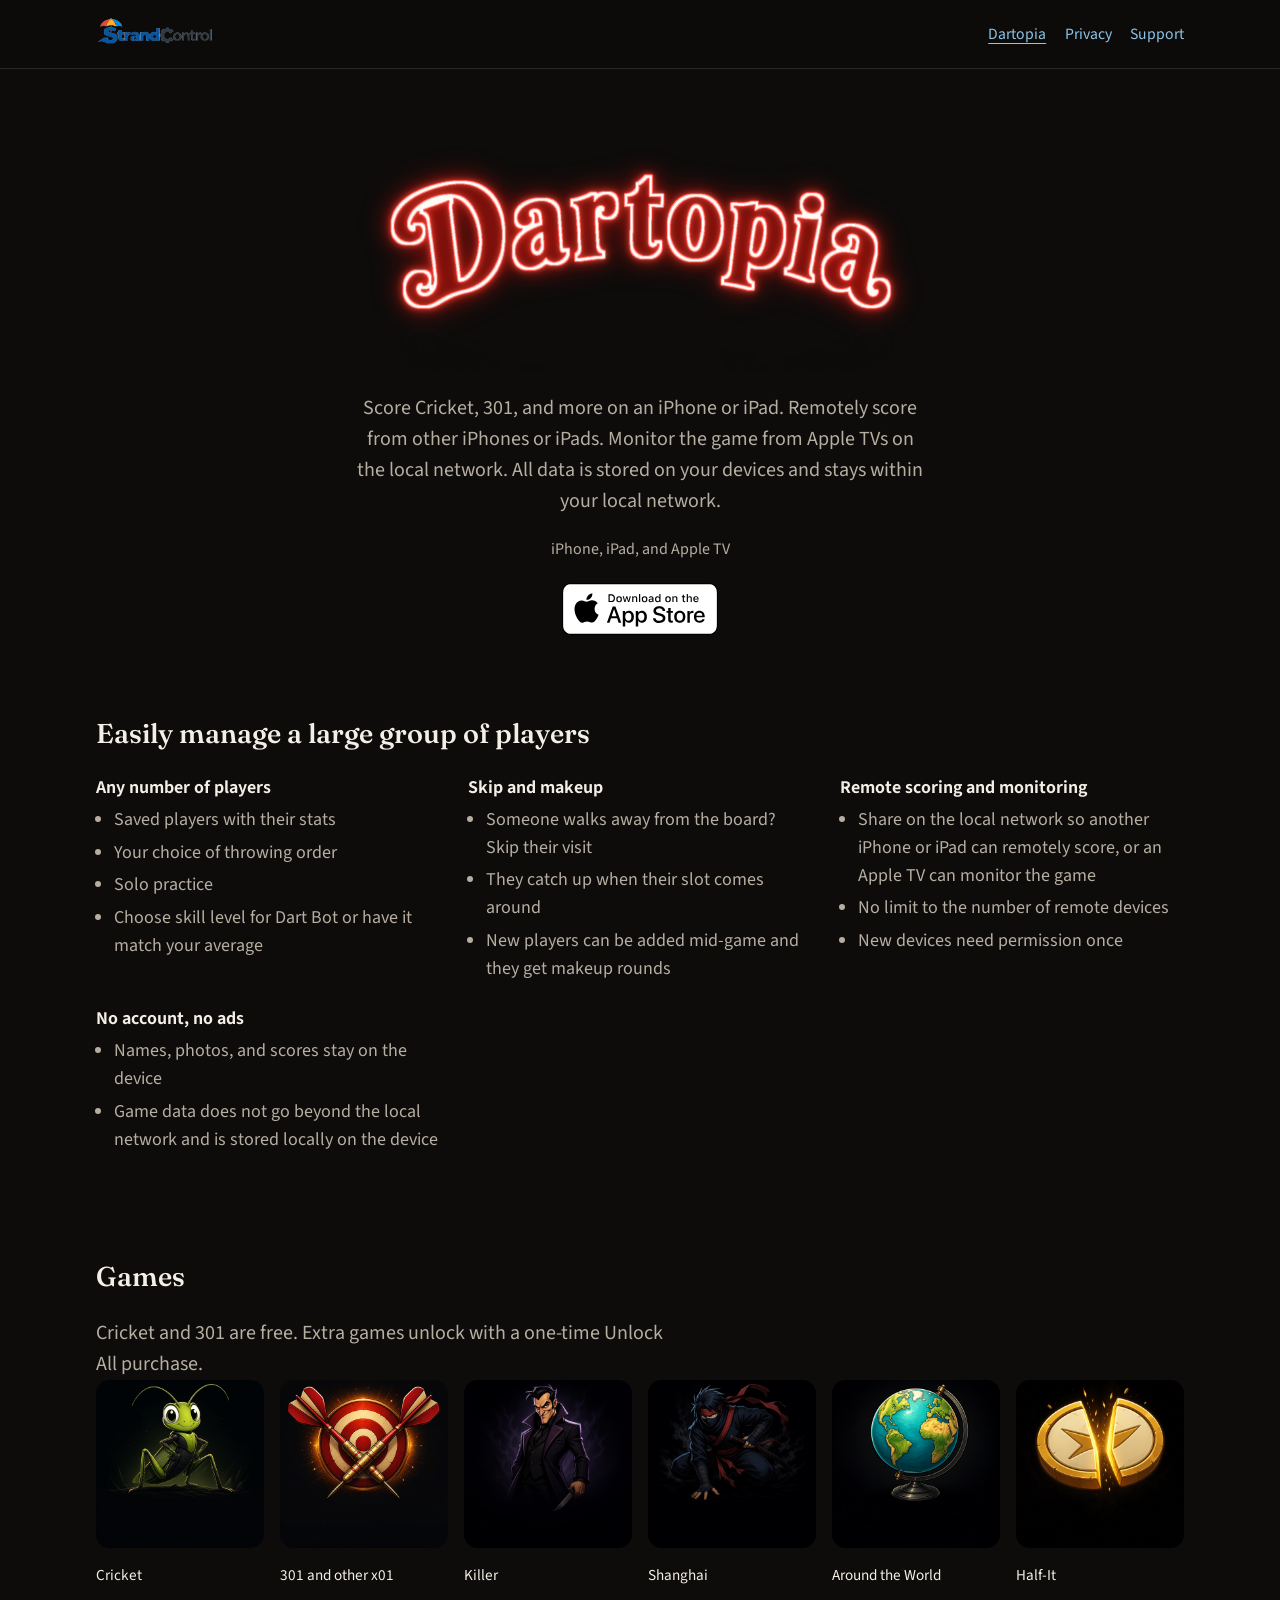
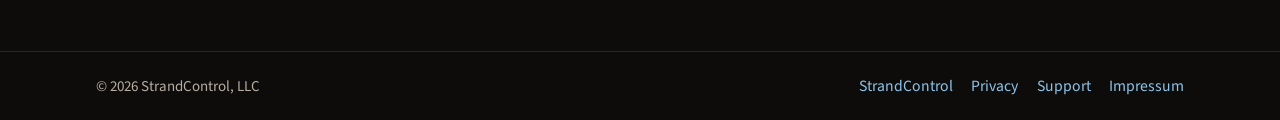
==== commit fb3f85f0: "Point the site at the App Store now that Dartopia is released. Co-authored-by: Cursor <cursoragent@c" ====
--- a/dartopia/index.html
+++ b/dartopia/index.html
@@ -31,7 +31,11 @@
         <p class="lede" data-i18n="dartopia.lede">Score Cricket, 301, and more on an iPhone or iPad. Remotely score from other iPhones or iPads. Monitor the game from Apple TVs on the local network. All data is stored on your devices and stays within your local network.</p>
         <p class="meta-row">
           <span data-i18n="dartopia.devices">iPhone, iPad, and Apple TV</span>
-          <span data-i18n="dartopia.soon">Coming soon on the App Store</span>
+        </p>
+        <p class="store-badge">
+          <a href="https://apps.apple.com/app/dartopia/id6813150615">
+            <img src="/assets/app-store/white/en.svg" width="120" height="40" alt="Download on the App Store" data-i18n-alt="dartopia.badge" data-store-badge="white">
+          </a>
         </p>
       </div>
     </section>
--- a/assets/styles.css
+++ b/assets/styles.css
@@ -300,6 +300,21 @@
   color: var(--dart-muted);
 }
 
+.store-badge {
+  margin: 1.35rem 0 0;
+}
+
+.store-badge a {
+  display: inline-block;
+  line-height: 0;
+}
+
+.store-badge img {
+  display: block;
+  height: 3.25rem;
+  width: auto;
+}
+
 .features {
   display: grid;
   grid-template-columns: repeat(auto-fit, minmax(16rem, 1fr));
